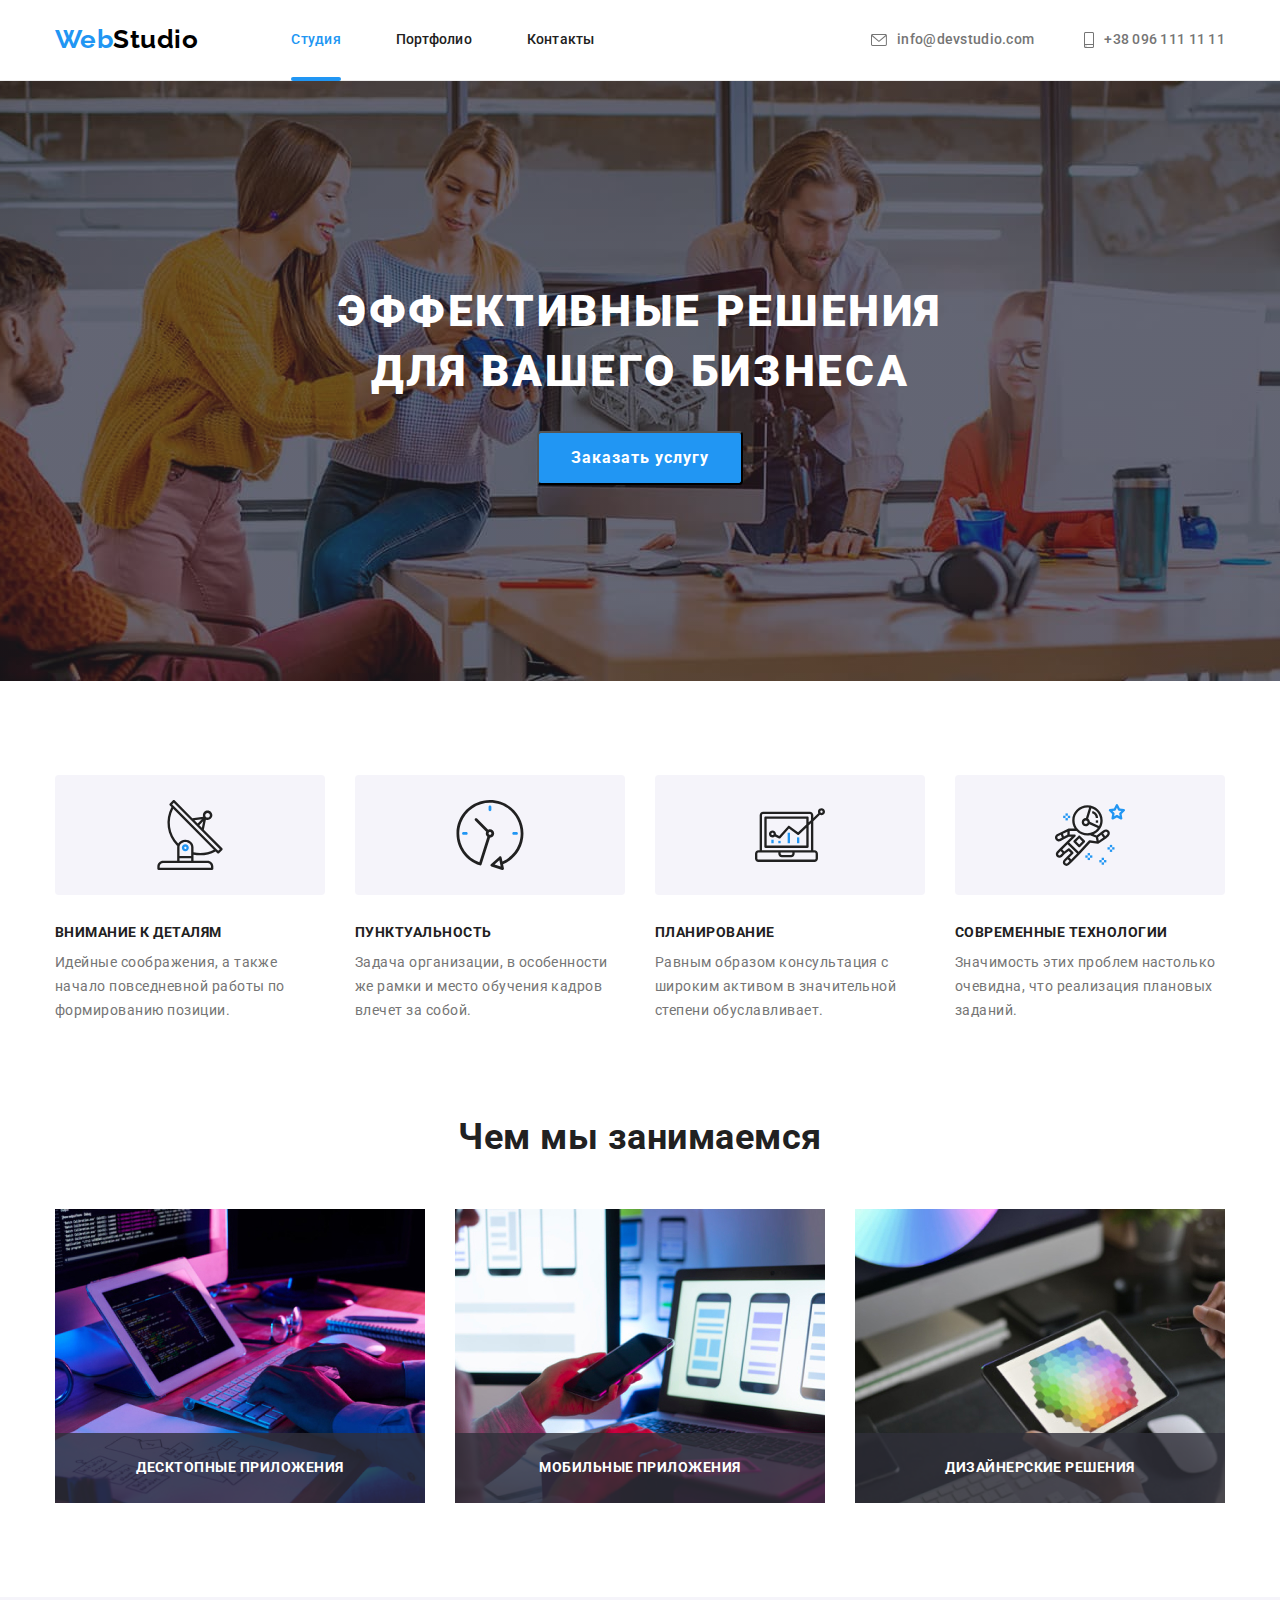
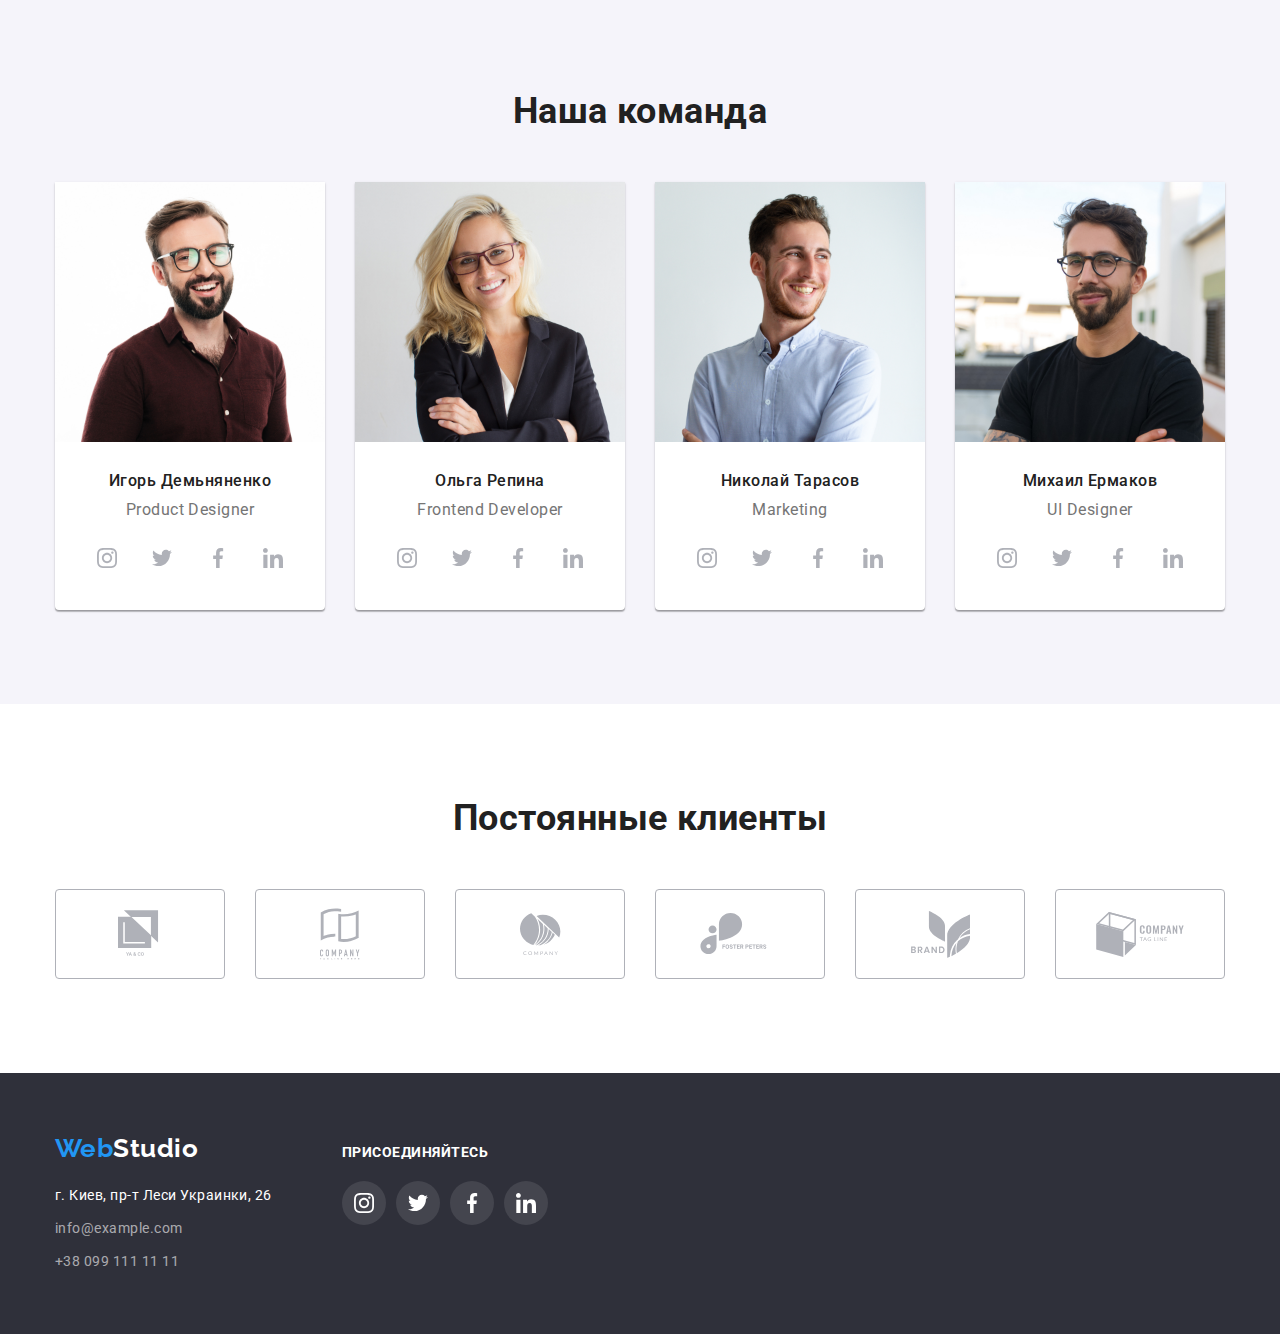
==== index.html @ 3afe88bc "Добавление файлов" ====
<!DOCTYPE html>
<html lang="ru">
<head>
    <meta charset="UTF-8">
    <meta name="viewport" content="width=device-width, initial-scale=1.0">
    <title>Document</title>
    <link rel="stylesheet" href="https://cdnjs.cloudflare.com/ajax/libs/modern-normalize/1.0.0/modern-normalize.min.css">
    <link rel="preconnect" href="https://fonts.gstatic.com">
    <link rel="stylesheet" href="https://fonts.googleapis.com/css2?family=Raleway:wght@700&family=Roboto:wght@400;500;700;900&display=swap">
    <link rel="stylesheet" href="./css/style.css">
</head>
<body>
    <!--Шапка сайта-->
    <header class="header">
        <div class="container">
            <nav class="nav">
                <a class ="link logo" href="./index.html"><span class="web">Web</span><span class="studio">Studio</span></a> 
                
                <ul class="list navmenu">
                    <li class="item"><a class="nav-link link current-page" href="./index.html">Студия</a></li>
                    <li class="item"><a class="nav-link link" href="./portfolio.html">Портфолио</a></li>
                    <li class="item"><a class="nav-link link" href="">Контакты</a></li>
                </ul>
            </nav>

            <ul class="list header-address">
                <li class="item"><a class="contacts link" href="mailto:info@devstudio.com">
                    <svg class="icon mail"><use href="./images/svg/symbol-defs.svg#mail"></use>
                    </svg>info@devstudio.com
                </a></li>
                <li class="item"><a class="contacts link" href="tel:+380961111111">
                    <svg class="icon smartphone">
                    <use href="./images/svg/symbol-defs.svg#smartphone"></use>
                </svg>+38 096 111 11 11
            </a></li>   
            </ul>
        </div>
    </header>

<!--Основной контент-->
    <main>

        <!--большая секция с баннером-->
        <section class="banner">
            <div class="container">
                <h1 class="banner-title">Эффективные решения для вашего бизнеса</h1>
                <button class="banner-link link" data-modal-open>заказать услугу</button>
            </div>
        </section>

        <!-- наши принципы -->
        <section class="principles">
            <!--скрытый заголовок-->
            <!--<h2>наши принципы</h2>-->
            <div class="container">
                <ul class="list">
                    <li class="item sputnik">
                            <h3 class="principles-tittle">внимание к деталям</h3>
                            <p class="principles-text">Идейные соображения, а также начало повседневной работы по формированию позиции.</p>
                    </li>

                    <li class="item clock">
                            <h3 class="principles-tittle">пунктуальность</h3>
                            <p class="principles-text">Задача организации, в особенности же рамки и место обучения кадров влечет за собой.</p>
                    </li>

                    <li class="item diagram">
                            <h3 class="principles-tittle">планирование</h3>
                            <p class="principles-text">Равным образом консультация с широким активом в значительной степени обуславливает.</p>
                    </li>

                    <li class="item austronaut">
                            <h3 class="principles-tittle">современные технологии</h3>
                            <p class="principles-text">Значимость этих проблем настолько очевидна, что реализация плановых заданий.</p>
                    </li>
                </ul>
            </div>
        </section>   

        <!-- О нас-->
        <section class="about">
            <div class="container">
                <h2 class="about-tittle">чем мы занимаемся</h2>
                <ul class="list">
                        <li class="item">
                            <img src="./images/portfolio1.jpg" alt="пример работы 1">
                            <div class="overlay">
                                <span class="overlay-text">десктопные приложения</span>
                            </div>
                        </li>
                        <li class="item">
                            <img src="./images/portfolio2.jpg" alt="пример работы 2">
                            <div class="overlay">
                                <span class="overlay-text">мобильные приложения</span>
                            </div>
                        </li>
                        <li class="item">
                            <img src="./images/portfolio3.jpg" alt="пример работы 3">
                            <div class="overlay">
                                <span class="overlay-text">дизайнерские решения</span>
                            </div>
                        </li>
                </ul>
            </div>
        </section>

        <!--наша команда-->
        <section class="team">
            <div class="container">
                <h2 class="team-tittle">наша команда</h2>
                <ul class="list">
                    <li class="item"> 
                        <img src="./images/igor.jpg" alt="фото сотрудника">
                        <div class="team-discription">
                            <h3 class="team-name">Игорь Демьняненко</h3>
                            <p class="team-profession">Product Designer</p>
                            <ul class="list socials">
                                <li class="socials-item">
                                    <a class="socials-link" href="https://www.instagram.com/">
                                        <svg class="icon instagram">
                                            <use href="./images/svg/symbol-defs.svg#instagram"></use>
                                        </svg>
                                    </a>

                                </li>
                                <li class="socials-item">
                                    <a class="socials-link" href="https://www.twitter.com">
                                        <svg class="icon twitter">
                                            <use href="./images/svg/symbol-defs.svg#twitter"></use>
                                        </svg>
                                    </a>
                                </li>
                                <li class="socials-item">
                                    <a class="socials-link" href="https://www.facebook.com">
                                        <svg class="icon facebook">
                                            <use href="./images/svg/symbol-defs.svg#facebook"></use>
                                        </svg>
                                    </a>
                                </li>
                                <li class="socials-item">
                                    <a class="socials-link" href="https://www.linkedin.com">
                                        <svg class="icon linkedin">
                                            <use href="./images/svg/symbol-defs.svg#linkedin"></use>
                                        </svg>
                                    </a>
                                </li>
                                </ul>
                        </div>
                    </li>

                    <li class="item">
                        <img src="./images/olga.jpg" alt="фото сотрудника">
                        <div class="team-discription">
                            <h3 class="team-name">Ольга Репина</h3>
                            <p class="team-profession">Frontend Developer</p>
                            <ul class="list socials">
                                <li class="socials-item">
                                    <a class="socials-link" href="https://www.instagram.com/">
                                        <svg class="icon instagram">
                                            <use href="./images/svg/symbol-defs.svg#instagram"></use>
                                        </svg>
                                    </a>
                                </li>
                                <li class="socials-item">
                                    <a class="socials-link" href="https://www.twitter.com">
                                        <svg class="icon twitter">
                                            <use href="./images/svg/symbol-defs.svg#twitter"></use>
                                        </svg>
                                    </a>
                                </li>
                                <li class="socials-item">
                                    <a class="socials-link" href="https://www.facebook.com">
                                        <svg class="icon facebook">
                                            <use href="./images/svg/symbol-defs.svg#facebook"></use>
                                        </svg>
                                    </a>
                                </li>
                                <li class="socials-item">
                                    <a class="socials-link" href="https://www.linkedin.com">
                                        <svg class="icon linkedin">
                                            <use href="./images/svg/symbol-defs.svg#linkedin"></use>
                                        </svg>
                                    </a>
                                </li>
                            </ul> 
                        </div>
                    </li>
                    <li class="item">
                        <img src="./images/nikolay.jpg" alt="фото сотрудника">
                        <div class="team-discription">
                            <h3 class="team-name">Николай Тарасов</h3>
                            <p class="team-profession">Marketing</p>   
                            <ul class="list socials">
                                <li class="socials-item">
                                    <a class="socials-link" href="https://www.instagram.com/">
                                        <svg class="icon instagram">
                                            <use href="./images/svg/symbol-defs.svg#instagram"></use>
                                        </svg>
                                    </a>
                        
                                </li>
                                <li class="socials-item">
                                    <a class="socials-link" href="https://www.twitter.com">
                                        <svg class="icon twitter">
                                            <use href="./images/svg/symbol-defs.svg#twitter"></use>
                                        </svg>
                                    </a>
                                </li>
                                <li class="socials-item">
                                    <a class="socials-link" href="https://www.facebook.com">
                                        <svg class="icon facebook">
                                            <use href="./images/svg/symbol-defs.svg#facebook"></use>
                                        </svg>
                                    </a>
                                </li>
                                <li class="socials-item">
                                    <a class="socials-link" href="https://www.linkedin.com">
                                        <svg class="icon linkedin">
                                            <use href="./images/svg/symbol-defs.svg#linkedin"></use>
                                        </svg>
                                    </a>
                                </li>
                            </ul>
                        </div>
                    </li>

                    <li class="item">
                        <img src="./images/mikhail.jpg" alt="фото сотрудника">
                        <div class="team-discription">
                            <h3 class="team-name">Михаил Ермаков</h3>
                            <p class="team-profession">UI Designer</p>                           
                            <ul class="list socials">
                                <li class="socials-item">
                                    <a class="socials-link" href="https://www.instagram.com/">
                                        <svg class="icon instagram">
                                            <use href="./images/svg/symbol-defs.svg#instagram"></use>
                                        </svg>
                                    </a>
                                </li>
                                <li class="socials-item">
                                    <a class="socials-link" href="https://www.twitter.com">
                                        <svg class="icon twitter">
                                            <use href="./images/svg/symbol-defs.svg#twitter"></use>
                                        </svg>
                                    </a>
                                </li>
                                <li class="socials-item">
                                    <a class="socials-link" href="https://www.facebook.com">
                                        <svg class="icon facebook">
                                            <use href="./images/svg/symbol-defs.svg#facebook"></use>
                                        </svg>
                                    </a>
                                </li>
                                <li class="socials-item">
                                    <a class="socials-link" href="https://www.linkedin.com">
                                        <svg class="icon linkedin">
                                            <use href="./images/svg/symbol-defs.svg#linkedin"></use>
                                        </svg>
                                    </a>
                                </li>
                            </ul>
                        </div>
                    </li>
                </ul>
            </div>
        </section>

        <!--клиенты-->
        <section class="clients">
            <div class="container">
                <h2 class="clients-tittle">постоянные клиенты</h2>
                <ul class="list clients-list">
                    <li class="item">
                        <a class="clients-link" href="">
                            <svg class="icon logo-1">
                                <use href="./images/svg/symbol-defs.svg#logo-1"></use>
                            </svg>
                        </a>
                    </li>
                    <li class="item">
                        <a class="clients-link" href="">
                            <svg class="icon logo-2">
                                <use href="./images/svg/symbol-defs.svg#logo-2"></use>
                            </svg>
                        </a>
                    </li>
                    <li class="item">
                        <a class="clients-link" href="">
                            <svg class="icon logo-3">
                                <use href="./images/svg/symbol-defs.svg#logo-3"></use>
                            </svg>
                        </a>
                    </li>
                    <li class="item">
                        <a class="clients-link" href="">
                            <svg class="icon logo-4">
                                <use href="./images/svg/symbol-defs.svg#logo-4"></use>
                            </svg>
                        </a>
                    </li>
                    <li class="item">
                        <a class="clients-link" href="">
                            <svg class="icon logo-5">
                                <use href="./images/svg/symbol-defs.svg#logo-5"></use>
                            </svg>
                        </a>
                    </li>
                    <li class="item">
                        <a class="clients-link" href="">
                            <svg class="icon logo-6">
                                <use href="./images/svg/symbol-defs.svg#logo-6"></use>
                            </svg>
                        </a>
                    </li>
                </ul>
            </div>
        </section>
    </main>

<!--футер-->
    <footer class="footer">
        <div class="container">
            <div>
                <a class ="footer-logo" href=""><span class="web-footer">Web</span><span class="studio-footer">Studio</span></a>
                <address class="address">
                    <p>г. Киев, пр-т Леси Украинки, 26</p>
                    <a class="link" href="mailto:info@example.com">info@example.com</a>
                    <a class="link" href="tel:+380991111111">+38 099 111 11 11</a>
                </address>
            </div>
            <div class="join">
                <p class="join-tittle">присоединяйтесь</p>
                <ul class="list socials">
                    <li class="socials-item">
                        <a class="socials-link" href="https://www.instagram.com/">
                            <svg class="instagram icon">
                                <use href="./images/svg/symbol-defs.svg#instagram"></use>
                            </svg>
                        </a>
            
                    </li>
                    <li class="socials-item">
                        <a class="socials-link" href="https://www.twitter.com">
                            <svg class="twitter icon">
                                <use href="./images/svg/symbol-defs.svg#twitter"></use>
                            </svg>
                        </a>
                    </li>
                    <li class="socials-item">
                        <a class="socials-link" href="https://www.facebook.com">
                            <svg class="facebook icon">
                                <use href="./images/svg/symbol-defs.svg#facebook"></use>
                            </svg>
                        </a>
                    </li>
                    <li class="socials-item">
                        <a class="socials-link" href="https://www.linkedin.com">
                            <svg class="linkedin icon">
                                <use href="./images/svg/symbol-defs.svg#linkedin"></use>
                            </svg>
                        </a>
                    </li>
                </ul>             
            </div>
        </div>
    </footer>
    <div class="backdrop is-hidden" data-modal>
        <div class="modal">
            <button class="modal-close" data-modal-close><img src="./images/Close.svg" alt="close"></button>
        </div>
    </div>
    <script src="./js/modal.js"></script>
</body>
</html>
---- css/style.css ----
/* main text color: ##212121 */
/* secondary text  color: #757575 */
/* accent color: #2196F3 */
/* main background color: #FFFFFF */
/* secondary background color: #F5F4FA */

/* banner-section text color: #FFFFFF */
/* banner-section background color: #2F303A */

:root {
  --main-text-color: #212121;
  --secondary-text-color: #757575;
  --accent-color: #2196f3;
  --main-background-color: #ffffff;
  --secondary-background-color: #f5f4fa;
  --alt-text-color: #ffffff;
  --banner-background-color: #2f303a;
  --logo-main-color: #afb1b8;
  --safe-background-color: #c4c4c4;
}

img {
  display: block;
  width: 100%;
  height: auto;
}

p {
  margin: 0;
  padding: 0;
}
h1,
h2,
h3,
h4,
h5,
h6 {
  margin: 0;
  padding: 0;
}

ul {
  margin: 0;
  padding: 0;
}

li {
  margin: 0;
  padding: 0;
}

body {
  background-color: var(--main-background-color);
  color: var(--main-text-color);
  font-family: 'Roboto', sans-serif;
  letter-spacing: 0.03em;
}

section:nth-child(2n + 4) {
  background-color: var(--secondary-background-color);
}

.backdrop {
  position: fixed;
  left: 0;
  top: 0;

  width: 100%;
  height: 100%;

  background: rgba(0, 0, 0, 0.2);

  opacity: 1;
  transition: opacity 250ms cubic-bezier(0.4, 0, 0.2, 1);
}

.backdrop.is-hidden {
  opacity: 0;
  pointer-events: none;
}

.modal {
  position: absolute;
  top: 50%;
  left: 50%;
  transform: translate(-50%, -50%) scale(1);
  padding: 8px;

  min-width: 530px;
  min-height: 580px;

  background-color: var(--secondary-background-color);

  transition: transform 250ms cubic-bezier(0.4, 0, 0.2, 1);
}

.backdrop.is-hidden .modal {
  transform: translate(-50%, -50%) scale(0.9);
}

.modal-close {
  display: flex;
  justify-content: center;
  align-items: center;
  margin-left: auto;

  width: 30px;
  height: 30px;
  border: 0px;

  border: 1px solid rgba(0, 0, 0, 0.1);
  border-radius: 50%;
}

.modal-close:hover,
.modal-close:focus {
  background-color: var(--accent-color);
}

.modal-close img {
  cursor: pointer;
  height: 18px;
  width: 18px;
}

/* оформление ссылок и списков */
.list {
  list-style: none;
}

a {
  text-decoration: none;
}

.icon {
  fill: currentColor;
}

/* оформление логотипа */
.web {
  color: var(--accent-color);
  font-family: 'Raleway', sans-serif;
  font-weight: 700;
  font-size: 26px;
  line-height: 1.19;
}

.studio {
  color: #000000;
  font-family: 'Raleway', sans-serif;
  font-weight: 700;
  font-size: 26px;
  line-height: 1.19;
}
/* оформление блока навигации */
.header {
  /* padding-top: 24px;
  padding-bottom: 25px; */
  border-bottom: 1px solid #ececec;
  /* max-height: 80px; */
}

.header > .container {
  display: flex;
  justify-content: flex-start;
  align-items: center;
  width: 1200px;
  margin-left: auto;
  margin-right: auto;
  padding: 0 15px;
}
.nav {
  display: flex;
  align-items: center;
}

.logo {
  display: inline-block;
  padding-top: 24px;
  padding-bottom: 25px;
}

.navmenu,
.navmenu .item {
  display: inline-block;
}

.header-address .item {
  display: flex;
  align-items: center;
}
.header-address > .item:not(:first-child) {
  margin-left: 50px;
}

.header-address {
  display: flex;
  align-items: center;
  margin-left: auto;
}

.navmenu {
  margin-left: 93px;
}

.navmenu li:not(:first-child) {
  margin-left: 50px;
}

.nav-link {
  display: inline-block;
  padding: 32px 0;

  color: var(--main-text-color);
  font-weight: 500;
  font-size: 14px;
  line-height: 1.14;
  letter-spacing: 0.02em;

  transition: color 250ms cubic-bezier(0.4, 0, 0.2, 1);
}

.nav-link:hover,
.nav-link:focus {
  color: var(--accent-color);
}

.contacts {
  display: flex;
  align-items: center;
  padding: 32px 0;

  color: var(--secondary-text-color);
  font-weight: 500;
  font-size: 14px;
  line-height: 1.14;
  letter-spacing: 0.02em;

  transition: color 250ms cubic-bezier(0.4, 0, 0.2, 1);
}

.contacts:hover,
.contacts:focus {
  color: var(--accent-color);
}

.mail {
  height: 12px;
  width: 16px;
  margin-right: 10px;
}

.smartphone {
  width: 10px;
  height: 16px;
  margin-right: 10px;
}

.contacts:hover .icon,
.contacts:focus .icon {
  fill: var(--accent-color);
}

/* оформление секции баннера */

.banner {
  /* background-color: var(--banner-background-color); */
  background-color: var(--main-background-color);
}

.banner > .container {
  text-align: center;

  max-width: 1600px;
  height: 600px;
  margin-left: auto;
  margin-right: auto;
  padding-top: 200px;
  padding-bottom: 200px;

  background-color: var(--safe-background-color);
  background-image: linear-gradient(
      rgba(47, 48, 58, 0.4),
      rgba(47, 48, 58, 0.4)
    ),
    url('../images/bgc.jpg');
  background-position: center;
  background-size: cover;
  background-repeat: no-repeat;
}

.banner-title {
  margin-bottom: 30px;
  color: var(--alt-text-color);
  margin-left: auto;
  margin-right: auto;

  width: 696px;
  height: 120px;
  font-weight: 900;
  font-size: 44px;
  line-height: 60px;
  letter-spacing: 0.06em;
  text-transform: uppercase;
}

.banner-link.link {
  display: inline-block;
  min-width: 200px;
  min-height: 50px;
  border-radius: 4px;
  padding: 10px 32px;

  color: var(--alt-text-color);
  background-color: var(--accent-color);
  font-weight: 700;
  font-size: 16px;
  line-height: 1.87;
  letter-spacing: 0.06em;

  cursor: pointer;
}

.banner-link:first-letter {
  text-transform: uppercase;
}

/* оформление секции принципов */
.principles {
  padding-top: 94px;
}

.principles .container {
  display: flex;
  width: 1200px;
  padding: 0 15px;
  margin-left: auto;
  margin-right: auto;
}

.principles .list {
  display: flex;
}

.principles .item {
  width: calc((100% - 90px) / 4);
}

.sputnik::before {
  content: '';
  display: block;
  margin-bottom: 30px;
  height: 120px;
  background-color: var(--secondary-background-color);
  border-radius: 4px;
  background-image: url('../images/antenna.svg');
  background-repeat: no-repeat;
  background-position: center;
}

.clock::before {
  content: '';
  display: block;
  margin-bottom: 30px;
  height: 120px;
  background-color: var(--secondary-background-color);
  border-radius: 4px;
  background-image: url('../images/clock.svg');
  background-repeat: no-repeat;
  background-position: center;
}

.diagram::before {
  content: '';
  display: block;
  margin-bottom: 30px;
  height: 120px;
  background-color: var(--secondary-background-color);
  border-radius: 4px;
  background-image: url('../images/diagram.svg');
  background-repeat: no-repeat;
  background-position: center;
}

.austronaut::before {
  content: '';
  display: block;
  margin-bottom: 30px;
  height: 120px;
  background-color: var(--secondary-background-color);
  border-radius: 4px;
  background-image: url('../images/astronaut.svg');
  background-repeat: no-repeat;
  background-position: center;
}

.principles .item:not(:first-child) {
  margin-left: 30px;
}

.principles-text {
  color: var(--secondary-text-color);
  font-size: 14px;
  line-height: 1.71;
}

.principles-tittle {
  margin-bottom: 10px;
  font-weight: 700;
  font-size: 14px;
  line-height: 1.14;
  text-transform: uppercase;
}

/* Оформление секции чем мы занимаемся */
.about {
  padding-top: 94px;
  padding-bottom: 94px;
  background-color: var(--main-background-color);
}
.about > .container {
  width: 1200px;
  padding: 0 15px;
  margin-left: auto;
  margin-right: auto;
}

.about-tittle {
  font-weight: 700;
  font-size: 36px;
  line-height: 1.16;
  text-align: center;
  margin-bottom: 50px;
}

.about .list {
  display: flex;
}

.about .item:not(:last-child) {
  margin-right: 30px;
}

.about-tittle::first-letter {
  text-transform: uppercase;
}

.about .item {
  position: relative;
}

.about .overlay {
  display: flex;
  position: absolute;
  height: 70px;
  width: 100%;
  top: calc(100% - 70px);

  align-items: center;
  justify-content: center;

  background: rgba(47, 48, 58, 0.8);
}

.about .overlay-text {
  font-weight: 700;
  font-size: 14px;
  line-height: 1.14;
  text-transform: uppercase;
  color: var(--alt-text-color);
}

/* оформление секции нашей команды */
.team > .container {
  width: 1200px;
  padding: 0 15px;
  margin-left: auto;
  margin-right: auto;
}

.team .list {
  display: flex;
  text-align: center;
}

.team {
  padding-top: 94px;
  padding-bottom: 94px;
  color: var(--main-text-color);
}

.team-discription {
  padding: 30px 30px;
}

.team .item {
  background: var(--main-background-color);
  box-shadow: 0px 1px 3px rgba(0, 0, 0, 0.12), 0px 1px 1px rgba(0, 0, 0, 0.14),
    0px 2px 1px rgba(0, 0, 0, 0.2);
  border-radius: 0px 0px 4px 4px;
}

.team img {
  display: block;
  max-width: 270px;
}

.team .item:not(:last-child) {
  margin-right: 30px;
}

.team-tittle {
  text-align: center;
  margin-bottom: 50px;
  font-weight: 700;
  font-size: 36px;
  line-height: 1.16;
}

.team-tittle::first-letter {
  text-transform: uppercase;
}

.team-name {
  font-weight: 500;
  font-size: 16px;
  line-height: 1.18;
  margin-bottom: 10px;
}

.team-profession {
  color: var(--secondary-text-color);
  margin-bottom: 16px;
}

.socials {
  display: flex;
  justify-content: space-between;
}

.socials-link {
  display: flex;
  justify-content: center;
  align-items: center;
  width: 100%;
  height: 100%;
  /* width: 44px;
  height: 44px; */
  border-radius: 50%;

  color: var(--logo-main-color);

  transition: color 250ms cubic-bezier(0.4, 0, 0.2, 1),
    background-color 250ms cubic-bezier(0.4, 0, 0.2, 1);
}

.socials-item {
  height: 44px;
  width: 44px;
}

.socials-link:hover,
.socials-link:focus {
  background-color: var(--accent-color);
  color: var(--alt-text-color);
}

.instagram {
  width: 20px;
  height: 20px;
}

.twitter {
  width: 20px;
  height: 20px;
}

.facebook {
  width: 20px;
  height: 20px;
}

.linkedin {
  width: 20px;
  height: 20px;
}

/* оформление секции клиентов*/

.clients {
  padding-top: 94px;
  padding-bottom: 94px;
}

.clients > .container {
  width: 1200px;
  padding: 0 15px;
  margin-left: auto;
  margin-right: auto;
}

.clients-tittle::first-letter {
  text-transform: uppercase;
}

.clients-tittle {
  text-align: center;
  font-style: normal;
  font-weight: 700;
  font-size: 36px;
  line-height: 1.16;
  text-align: center;
  margin-bottom: 50px;
}

.clients-list {
  display: flex;
  /* justify-content: space-between; */
}

.clients .item {
  display: flex;
  width: 170px;
  height: 90px;
}

.clients .item:not(:last-child) {
  margin-right: 30px;
}

.clients-link {
  display: flex;
  justify-content: center;
  align-items: center;
  border: 1px solid var(--logo-main-color);
  border-radius: 4px;

  width: 100%;
  height: 100%;

  color: var(--logo-main-color);

  transition: color 250ms cubic-bezier(0.4, 0, 0.2, 1),
    border 250ms cubic-bezier(0.4, 0, 0.2, 1);
}

.clients-link:hover,
.clients-link:focus {
  border-color: var(--accent-color);
  color: var(--accent-color);
}

.logo-1 {
  width: 44.27px;
  height: 49.23px;
}

.logo-2 {
  width: 40px;
  height: 52px;
}

.logo-3 {
  width: 41px;
  height: 42.6px;
}

.logo-4 {
  width: 79.66px;
  height: 42.02px;
}

.logo-5 {
  width: 59px;
  height: 47px;
}

.logo-6 {
  width: 88.48px;
  height: 45.44px;
}

/* Оформления футера и адреса */
.footer > .container {
  display: flex;
  align-items: baseline;
  width: 1200px;
  margin-left: auto;
  margin-right: auto;
  padding: 0 15px;
}

.web-footer {
  color: var(--accent-color);
  font-family: 'Raleway', sans-serif;
  font-weight: 700;
  font-size: 26px;
  line-height: 1.19;
}

.studio-footer {
  color: var(--alt-text-color);
  font-family: 'Raleway', sans-serif;
  font-family: 'Raleway', sans-serif;
  font-weight: 700;
  font-size: 26px;
  line-height: 1.19;
}
.footer {
  background-color: var(--banner-background-color);
  font-size: 14px;
  line-height: 24px;
  padding-top: 60px;
  padding-bottom: 60px;
}

.address {
  color: var(--alt-text-color);
  font-style: normal;
  font-size: 14px;
  line-height: 1.71;
}

.address .link {
  display: block;
  color: rgba(255, 255, 255, 0.6);
}

.address .link:not(:last-child) {
  margin-bottom: 9px;
}

.address p {
  margin-bottom: 9px;
}

.footer-logo {
  display: block;
  margin-bottom: 20px;
  text-decoration: none;
}

.join {
  margin-left: 70px;
  width: 206px;
  height: 80px;
}
.join-tittle {
  color: var(--alt-text-color);
  font-weight: 700;
  line-height: 1.14;
  text-transform: uppercase;
  margin-bottom: 20px;
}

.footer .socials-link {
  color: var(--alt-text-color);
  background-color: rgba(255, 255, 255, 0.1);
}

.footer .socials-link:hover,
.footer .socials-link:focus {
  background-color: var(--accent-color);
  color: var(--alt-text-color);
}

/* оформление ссылки, текущей страницы в секции навигации */
.link.current-page {
  position: relative;
  color: var(--accent-color);
  position: relative;
}

.current-page::after {
  content: '';
  position: absolute;
  display: block;
  height: 4px;
  width: 100%;
  border-radius: 4px;

  background-color: var(--accent-color);
  top: calc(100% - 3px);
}

/* оформление меню портфолио */

.portfolio .container {
  width: 1200px;
  padding: 0 15px;
  margin-left: auto;
  margin-right: auto;
}

.portfolio a {
  display: block;
  text-decoration: none;
  color: var(--secondary-text-color);
}

.portfolio {
  padding: 94px 0;
}

.button {
  padding: 0;
}

.portfolio .buttons {
  display: flex;
  justify-content: center;
  margin-bottom: 50px;
}

.buttons .item:not(:last-child) {
  margin-right: 8px;
}

.portfolio-pages.button {
  cursor: pointer;
  border: 0px;
  min-width: 73px;
  min-height: 38px;
  padding: 6px 22px;
  border-radius: 4px;

  color: var(--main-text-color);
  background-color: var(--secondary-background-color);

  font-family: 'Roboto', 'Sans-serif';
  font-weight: 500;
  font-size: 16px;
  line-height: 1.62;

  transition: color 250ms cubic-bezier(0.4, 0, 0.2, 1),
    background-color 250ms cubic-bezier(0.4, 0, 0.2, 1),
    box-shadow 250ms cubic-bezier(0.4, 0, 0.2, 1);
}

.portfolio-pages:hover,
.portfolio-pages:focus {
  background-color: var(--accent-color);
  color: var(--alt-text-color);
  box-shadow: 0px 3px 1px rgba(0, 0, 0, 0.1), 0px 1px 2px rgba(0, 0, 0, 0.08),
    0px 2px 2px rgba(0, 0, 0, 0.12);
}

.cards {
  display: flex;
  flex-wrap: wrap;
}

.cards .item {
  margin-right: 30px;
  margin-top: 30px;
  flex-basis: calc((100% - 60px) / 3);
}

.cards a {
  transition: box-shadow 250ms cubic-bezier(0.4, 0, 0.2, 1);
}

.cards a:hover,
.cards a:focus {
  box-shadow: 0px 1px 1px rgba(0, 0, 0, 0.12), 0px 4px 4px rgba(0, 0, 0, 0.06),
    1px 4px 6px rgba(0, 0, 0, 0.16);
}

.cards .item:nth-child(-1n + 3) {
  margin-top: 0px;
}
.cards .item:nth-child(3n) {
  margin-right: 0px;
}

.cards-text {
  padding: 20px 24px;
  border-right: 1px solid #eeeeee;
  border-bottom: 1px solid #eeeeee;
  border-left: 1px solid #eeeeee;
}

.cards-tittle {
  margin-bottom: 4px;
  font-weight: 700;
  font-size: 18px;
  line-height: 2;
  letter-spacing: 0.06em;
  color: var(--main-text-color);
}

.cards-type {
  color: var(--secondary-text-color);
  font-size: 16px;
  line-height: 30px;
}

.cards-picture {
  position: relative;
  overflow: hidden;
}

.cards-overlay {
  position: absolute;
  padding: 63px 24px;
  width: 100%;
  height: 100%;

  background: rgba(33, 150, 243, 0.9);

  transition: transform 250ms cubic-bezier(0.4, 0, 0.2, 1);
}

.cards a:hover .cards-overlay,
.cards a:focus .cards-overlay {
  transform: translate(0, -100%);
}

.cards .overlay-text {
  font-weight: 400;
  font-size: 18px;
  line-height: 1.55;
  color: var(--alt-text-color);
}
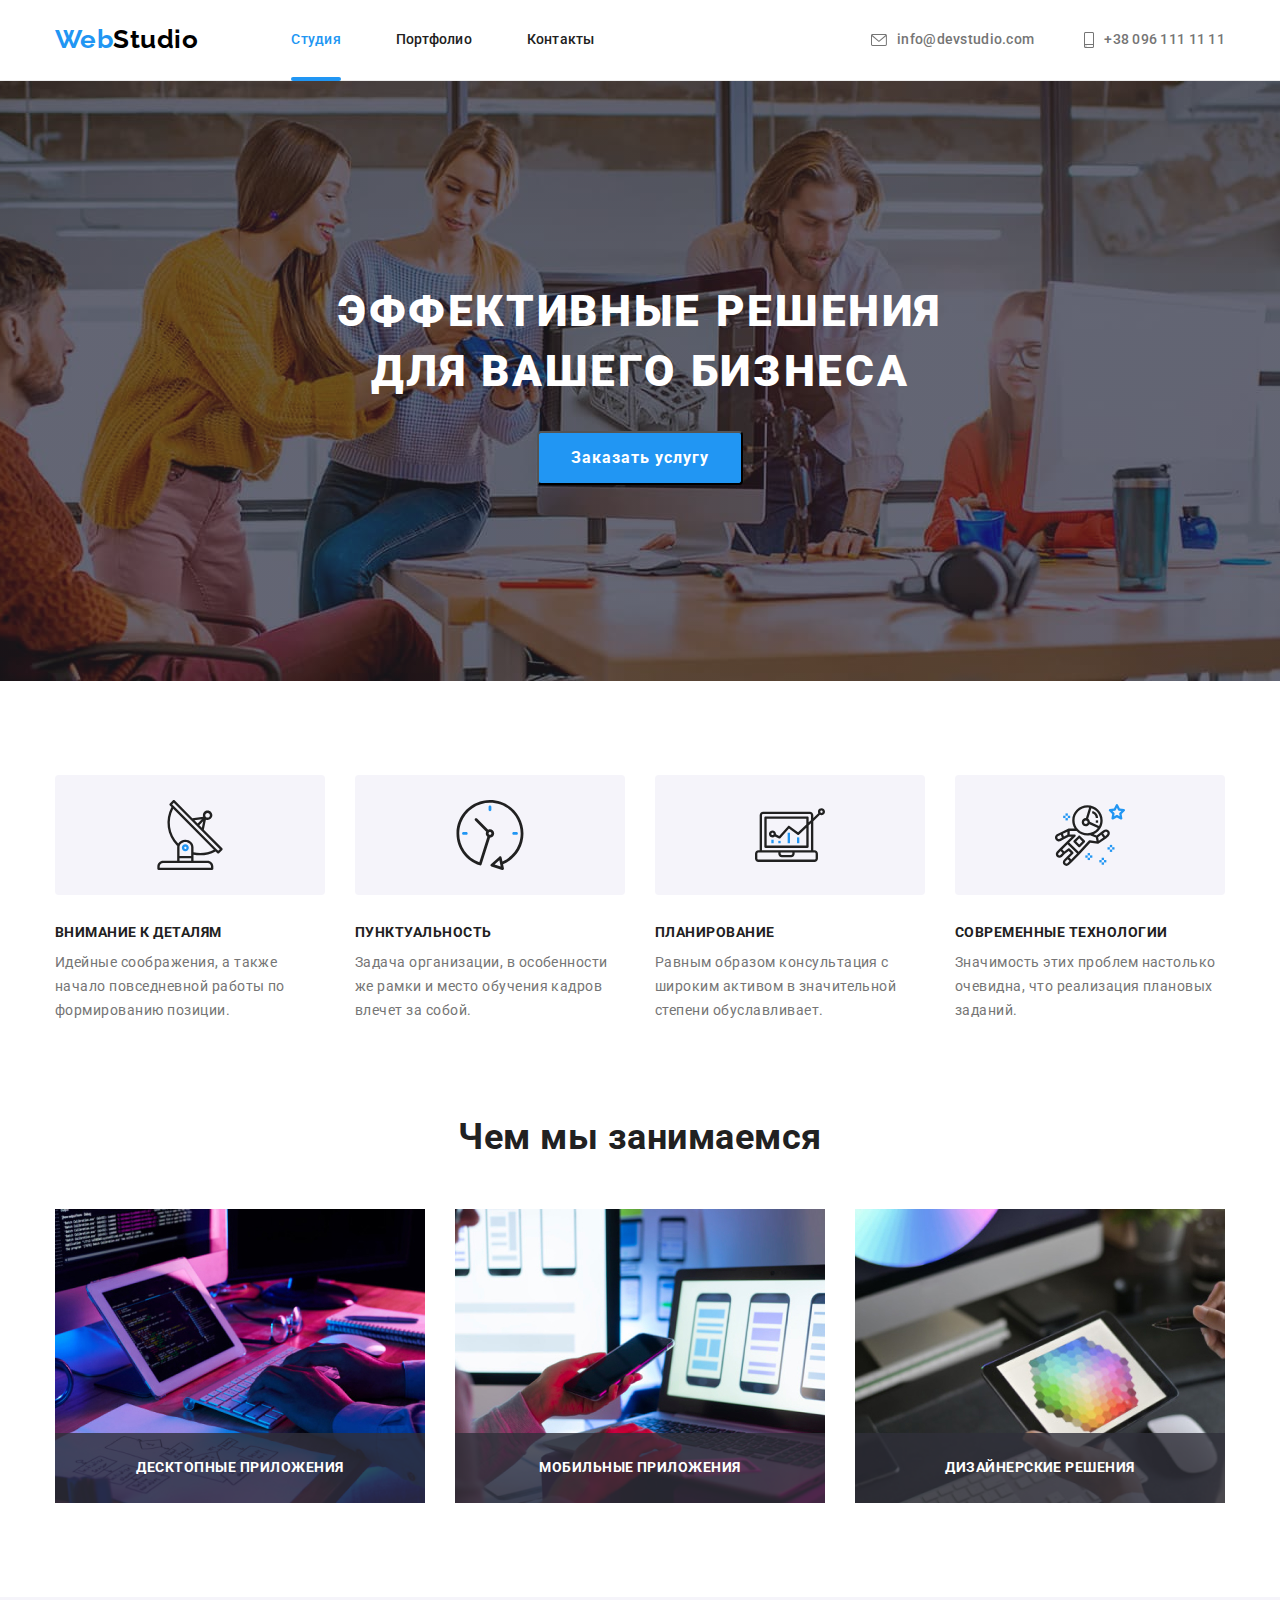
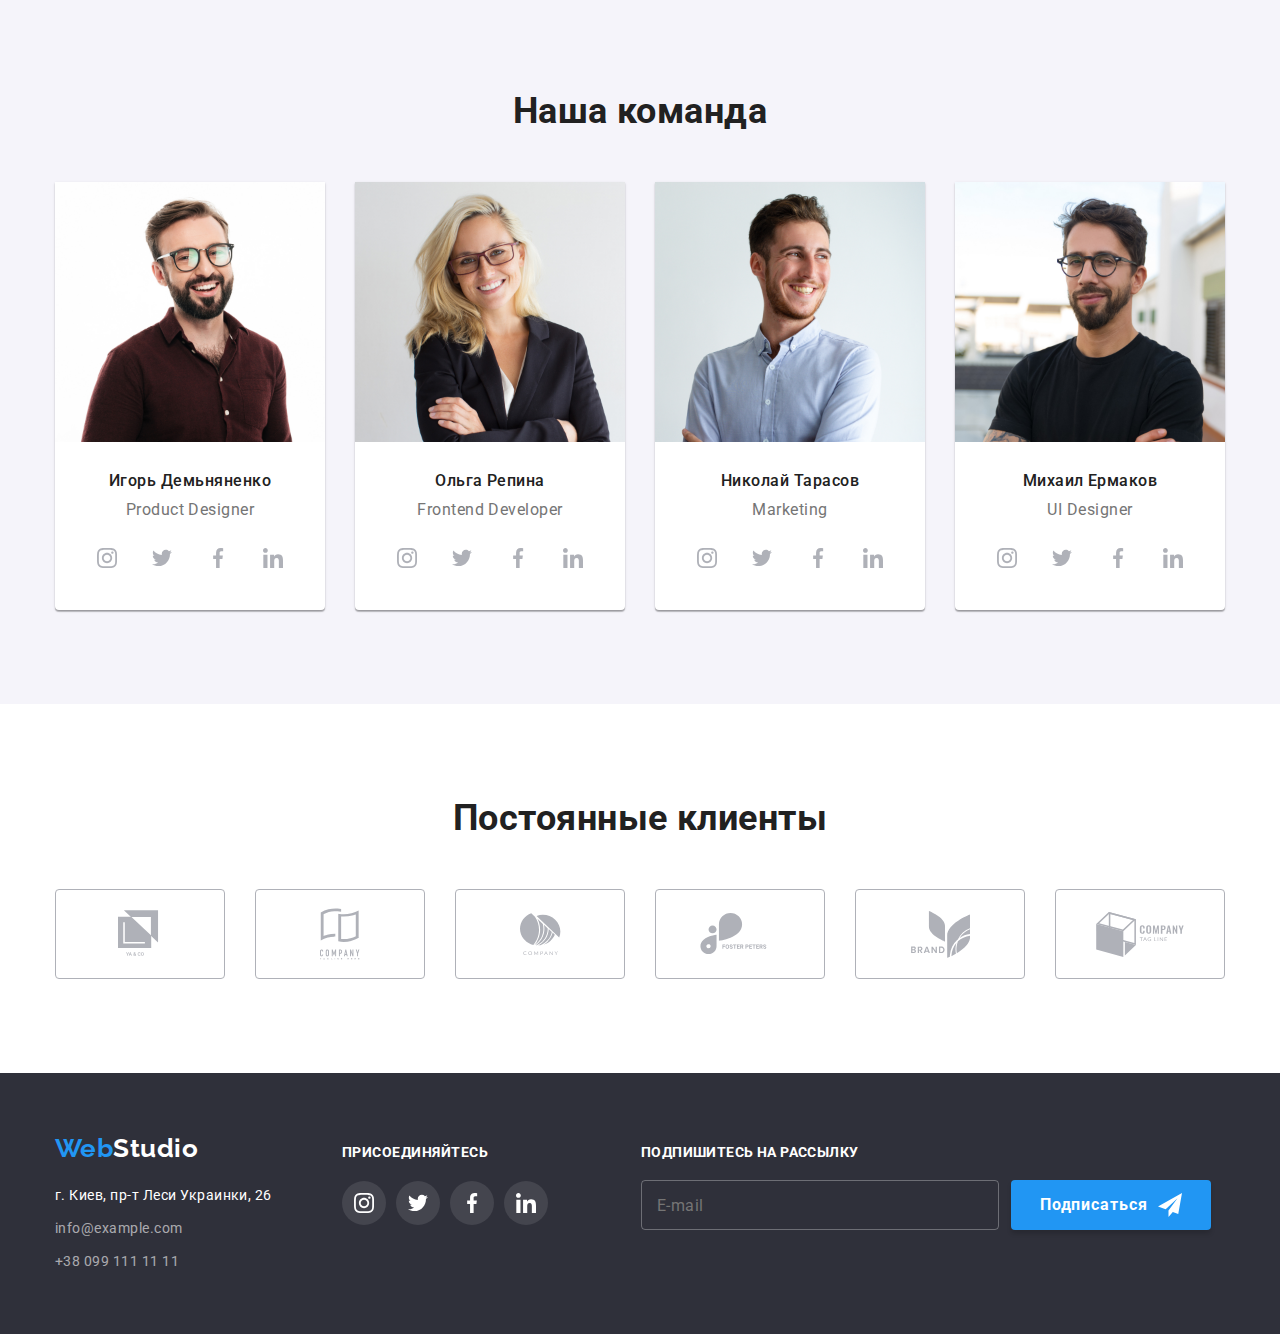
==== commit ff2d1dec: "Правки по дз" ====
--- a/index.html
+++ b/index.html
@@ -362,11 +362,71 @@
                     </li>
                 </ul>             
             </div>
+            <div class="subscribe">
+               <p class="subscribe_tittle">подпишитесь на рассылку
+               </p>
+               <form class="subscribe_form" action="#">
+                    <input class="input_subscribe" type="text" name="subscribe" placeholder="E-mail">
+                    <button class="subscribe_button">Подписаться
+                        <svg class="subscribe_icon">
+                            <use href="./images/svg/symbol-defs.svg#subscribe"></use>
+                        </svg>
+                    </button>
+               </form>
+            </div>
         </div>
     </footer>
+
+<!--backdrop-->    
     <div class="backdrop is-hidden" data-modal>
         <div class="modal">
-            <button class="modal-close" data-modal-close><img src="./images/Close.svg" alt="close"></button>
+            <button class="modal-close" data-modal-close>
+                <svg class="close_icon">
+                    <use href="./images/svg/symbol-defs.svg#close"></use>
+                </svg>
+            </button>
+        
+            <h2 class="modal_tittle">Оставьте свои данные, мы вам перезвоним</h2>
+            <form action="#" method="post">
+
+                <label class="input_tittle" for="username">Имя</label>
+                <div class="input_box">
+                        <input class="input_field" type="text" name="username" id="username">
+                    <svg class="input_logo">
+                        <use href="./images/svg/symbol-defs.svg#username"></use>
+                    </svg>
+                </div>
+            
+                <label class="input_tittle" for="usertel">Телефон</label>
+                <div class="input_box">
+                    <input class="input_field" type="tel" name="usertel" id="usertel">
+                    <svg class="input_logo">
+                        <use href="./images/svg/symbol-defs.svg#phonenumber"></use>
+                    </svg>
+                </div>
+
+                <label class="input_tittle" for="usermail">Почта</label>
+                <div class="input_box">
+                    <input class="input_field" type="Email" name="usermail" id="usermail">
+                    <svg class="input_logo">
+                        <use href="./images/svg/symbol-defs.svg#modalmail"></use>
+                    </svg>
+                </div>
+
+                <label class="input_tittle" for="comment">Комментарий</label>
+                <div class="input_box comment_box">
+                    <textarea class="comment" name="comment" id="comment" placeholder="Введите текст"></textarea>
+                </div>
+
+                <label class="accept_box">
+                    <input class="visualy_hidden input_accept" type="checkbox" name="checkbox">
+                    <!-- <span class="accept_icon"></span> -->
+                    <span class="accept_text">Соглашаюсь с рассылкой и принимаю <a class="accept_link" href="">Условия договора</a></span>
+                </label>
+
+                <Button class="modal_send">Отправить</Button>
+
+            </form>
         </div>
     </div>
     <script src="./js/modal.js"></script>
--- a/css/style.css
+++ b/css/style.css
@@ -19,6 +19,14 @@
   --safe-background-color: #c4c4c4;
 }
 
+.visualy_hidden {
+  position: absolute;
+  clip: rect(0 0 0 0);
+  width: 1px;
+  height: 1px;
+  margin: -1px;
+}
+
 img {
   display: block;
   width: 100%;
@@ -60,6 +68,8 @@
   background-color: var(--secondary-background-color);
 }
 
+/* оформление модального окна */
+
 .backdrop {
   position: fixed;
   left: 0;
@@ -84,12 +94,12 @@
   top: 50%;
   left: 50%;
   transform: translate(-50%, -50%) scale(1);
-  padding: 8px;
+  padding: 40px;
 
   min-width: 530px;
   min-height: 580px;
 
-  background-color: var(--secondary-background-color);
+  background-color: var(--main-background-color);
 
   transition: transform 250ms cubic-bezier(0.4, 0, 0.2, 1);
 }
@@ -99,28 +109,209 @@
 }
 
 .modal-close {
-  display: flex;
-  justify-content: center;
-  align-items: center;
-  margin-left: auto;
+  position: absolute;
+  display: block;
+  top: 8px;
+  right: 8px;
 
   width: 30px;
   height: 30px;
   border: 0px;
 
+  background-color: var(--main-background-color);
   border: 1px solid rgba(0, 0, 0, 0.1);
   border-radius: 50%;
 }
 
 .modal-close:hover,
 .modal-close:focus {
+  color: var(--accent-color);
+  outline: 0;
+}
+
+.close_icon {
+  position: absolute;
+  transform: translate(-50%, -50%);
+  top: 50%;
+  left: 50%;
+
+  width: 18px;
+  height: 18px;
+
+  fill: currentColor;
+}
+
+.modal_tittle {
+  margin-bottom: 12px;
+
+  font-family: 'Roboto', 'Sans-serif';
+  font-weight: bold;
+  font-size: 20px;
+  line-height: 1.15;
+  text-align: center;
+}
+
+.input_tittle {
+  display: block;
+  margin-bottom: 4px;
+
+  font-weight: 400;
+  font-size: 12px;
+  line-height: 1.16;
+  letter-spacing: 0.01em;
+
+  color: var(--secondary-text-color);
+}
+
+.input_box {
+  position: relative;
+  margin-bottom: 10px;
+  width: 100%;
+}
+
+.input_field {
+  width: 100%;
+  padding: 11px 12px;
+  padding-left: 42px;
+  border: 1px solid rgba(33, 33, 33, 0.2);
+  border-radius: 4px;
+  cursor: pointer;
+
+  transition: border-color 250ms cubic-bezier(0.4, 0, 0.2, 1);
+}
+
+.input_logo {
+  position: absolute;
+  display: block;
+  top: 50%;
+  left: 12px;
+  transform: translateY(-50%);
+
+  width: 18px;
+  height: 18px;
+}
+
+.input_field:focus {
+  outline: 0;
+  border-color: var(--accent-color);
+}
+
+.input_logo {
+  transition: fill 250ms cubic-bezier(0.4, 0, 0.2, 1);
+}
+.input_field:focus + .input_logo {
+  fill: var(--accent-color);
+}
+
+.comment_box {
+  margin-bottom: 20px;
+}
+
+.comment {
+  padding: 12px 16px;
+  width: 100%;
+  height: 120px;
+  border: 1px solid rgba(33, 33, 33, 0.2);
+  border-radius: 4px;
+  cursor: pointer;
+  resize: none;
+
+  transition: border-color 250ms cubic-bezier(0.4, 0, 0.2, 1);
+}
+
+.comment:focus {
+  outline: 0;
+  border-color: var(--accent-color);
+}
+
+.comment:placeholder-shown {
+  font-weight: 400;
+  font-size: 14px;
+  line-height: 16px;
+  letter-spacing: 0.01em;
+
+  color: rgba(117, 117, 117, 0.5);
+}
+
+.accept_box {
+  display: flex;
+  justify-content: center;
+  align-items: center;
+
+  margin-bottom: 30px;
+  cursor: pointer;
+}
+
+.accept_text {
+  display: flex;
+  justify-content: center;
+  align-items: center;
+  font-size: 14px;
+  line-height: 1.71;
+  letter-spacing: 0.03em;
+}
+
+.accept_text::before {
+  content: '';
+  margin-right: 7px;
+  width: 16px;
+  height: 15px;
+  border: 2px solid black;
+  border-radius: 2px;
+}
+
+.input_accept:checked + .accept_text::before {
+  border-color: var(--accent-color);
   background-color: var(--accent-color);
-}
-
-.modal-close img {
+  background-image: url('../images/svg/accept.svg');
+  background-repeat: no-repeat;
+  background-position: center;
+  background-size: contain;
+}
+
+/* .accept_icon {
+  margin-right: 7px;
+  width: 16px;
+  height: 15px;
+  border: 2px solid black;
+  border-radius: 2px;
+}
+
+.input_accept:checked + .accept_icon {
+  border-color: var(--accent-color);
+  background-color: var(--accent-color);
+  background-image: url('../images/svg/accept.svg');
+  background-repeat: no-repeat;
+  background-position: center;
+  background-size: contain;
+} */
+
+.accept_link {
+  color: var(--accent-color);
+  text-decoration: underline;
+}
+
+.modal_send {
+  display: block;
+  margin-left: auto;
+  margin-right: auto;
+
+  width: 200px;
+  height: 50px;
+
+  color: var(--alt-text-color);
+  background-color: var(--accent-color);
+  border-color: var(--accent-color);
+  border: 0;
+  border-radius: 4px;
+
   cursor: pointer;
-  height: 18px;
-  width: 18px;
+
+  box-shadow: 0px 4px 4px rgba(0, 0, 0, 0.15);
+}
+
+.modal_send:focus {
+  outline: 0;
 }
 
 /* оформление ссылок и списков */
@@ -154,10 +345,7 @@
 }
 /* оформление блока навигации */
 .header {
-  /* padding-top: 24px;
-  padding-bottom: 25px; */
   border-bottom: 1px solid #ececec;
-  /* max-height: 80px; */
 }
 
 .header > .container {
@@ -764,6 +952,83 @@
   color: var(--alt-text-color);
 }
 
+.subscribe {
+  margin-left: 93px;
+  width: 570px;
+}
+
+.subscribe_tittle {
+  color: var(--alt-text-color);
+  font-weight: 700;
+  text-transform: uppercase;
+  font-size: 14px;
+  line-height: 16px;
+  letter-spacing: 0.03em;
+  margin-bottom: 20px;
+}
+.subscribe_form {
+  display: flex;
+}
+
+.input_subscribe {
+  background: transparent;
+  display: block;
+  padding: 16px 15px;
+
+  width: 358px;
+  height: 50px;
+
+  border: 1px solid rgba(255, 255, 255, 0.3);
+  border-radius: 4px;
+
+  font-size: 16px;
+  line-height: 1.25;
+  letter-spacing: 0.03em;
+  color: rgba(255, 255, 255, 0.6);
+
+  transition: border-color 250ms cubic-bezier(0.4, 0, 0.2, 1);
+}
+
+.input_subscribe:focus {
+  outline: 0;
+  border-color: var(--accent-color);
+}
+
+.subscribe_button {
+  display: flex;
+  justify-content: center;
+  align-items: center;
+  margin-left: 12px;
+
+  width: 200px;
+  height: 50px;
+  border: 0;
+
+  color: var(--alt-text-color);
+  background-color: var(--accent-color);
+  box-shadow: 0px 4px 4px rgba(0, 0, 0, 0.15);
+  border-radius: 4px;
+
+  font-weight: 700;
+  font-size: 16px;
+  line-height: 1.87;
+  letter-spacing: 0.06em;
+
+  cursor: pointer;
+}
+
+.subscribe_button:focus {
+  outline: 0;
+}
+
+.subscribe_icon {
+  margin-left: 10px;
+  width: 24px;
+  height: 24px;
+
+  fill: currentColor;
+}
+
 /* оформление ссылки, текущей страницы в секции навигации */
 .link.current-page {
   position: relative;
